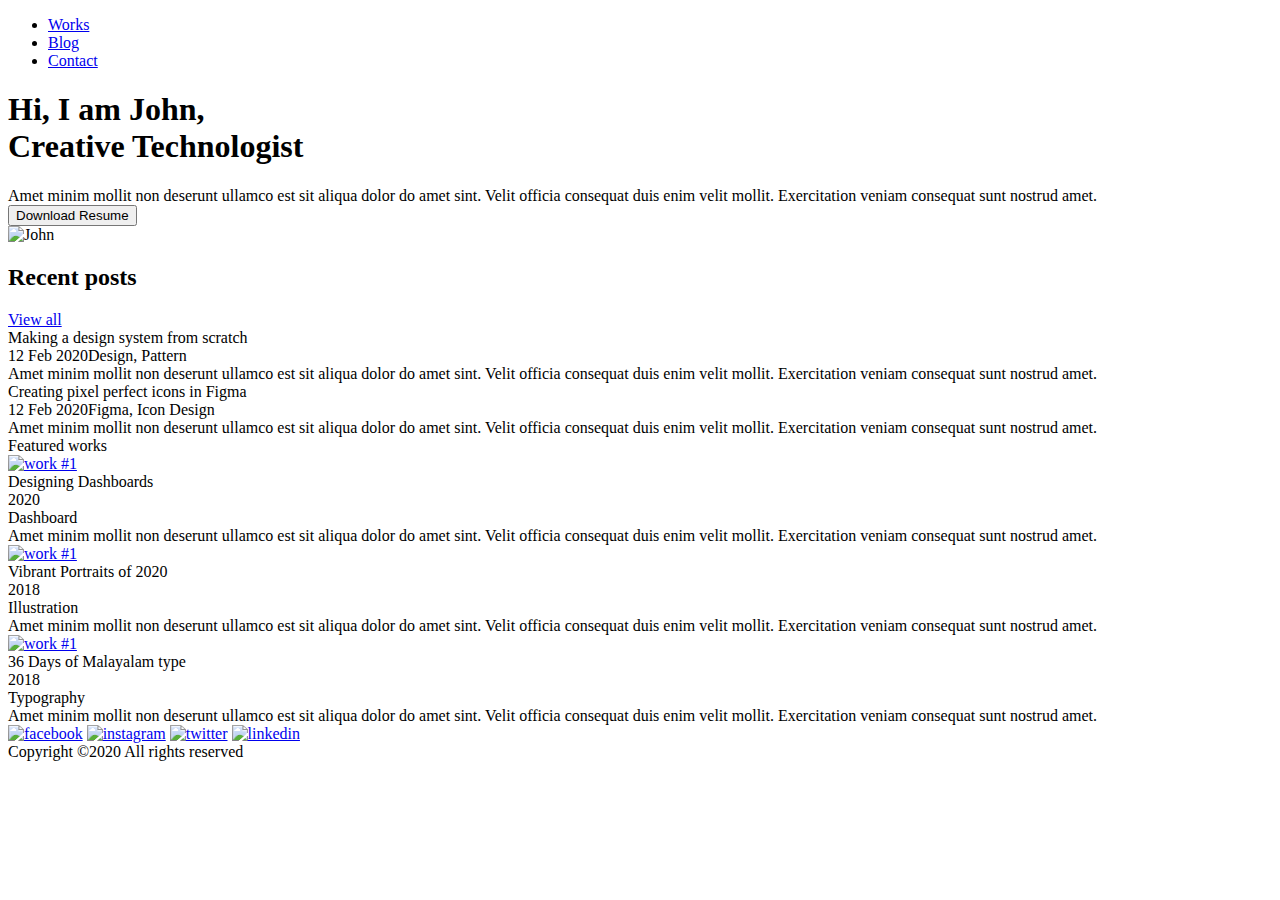
==== index.html @ 55a3bc3a "Добавлены html-файлы" ====
<!DOCTYPE html>
<html lang="ru">

<head>
    <meta charset="UTF-8">
    <meta http-equiv="X-UA-Compatible" content="IE=edge">
    <meta name="viewport" content="width=device-width, initial-scale=1.0">
    <link rel="stylesheet" href="css/null.css">
    <link rel="stylesheet" href="css/base.min.css">
    <link rel="preconnect" href="https://fonts.googleapis.com">
    <link rel="preconnect" href="https://fonts.gstatic.com" crossorigin>
    <link href="https://fonts.googleapis.com/css2?family=Heebo:wght@400;500;700;900&display=swap" rel="stylesheet">
    <title>Home Page</title>
</head>

<body>
    <header class="header">
        <div class="menu header__container">
            <div class="menu__icon">
                <span></span>
            </div>
            <nav class="menu__nav">
                <ul class="menu__list">
                    <li class="menu__item">
                        <a href="works.html" class="menu__link">Works</a>
                    </li>
                    <li class="menu__item">
                        <a href="blog.html" class="menu__link">Blog</a>
                    </li>
                    <li class="menu__item">
                        <a href="#" class="menu__link">Contact</a>
                    </li>
                </ul>
            </nav>
        </div>
    </header>

    <main>
        <section class="hello">
            <div class="hello__body container">
                <div class="hello__content">
                    <h1 class="title hello__title">Hi, I am John,<br>Creative Technologist</h1>
                    <div class="hello__text text">Amet minim mollit non deserunt ullamco est sit aliqua dolor do amet sint. Velit officia consequat duis enim velit mollit. Exercitation veniam consequat sunt nostrud amet.</div>
                    <button class="hello__btn btn">Download Resume</button>
                </div>
                <div class="hello__avatar">
                    <img src="img/home-page/john-img.png" alt="John">
                </div>
            </div>
        </section>
        <section class="recent-posts">
            <div class="container">
                <div class="recent-posts__header">
                    <h2 class="recent-posts__title section-title">Recent posts</h2>
                    <a href="#" class="recent-posts__view-all">View all</a>
                </div>
                <div class="recent-posts__main">
                    <div class="recent-posts__column">
                        <article class="recent-posts__item post">
                            <a class="post__title">Making a design system from scratch</a>
                            <div class="post__info">12 Feb 2020<span class="line"></span>Design, Pattern</div>
                            <div class="recent-posts__text text">Amet minim mollit non deserunt ullamco est sit aliqua dolor do amet sint. Velit officia consequat duis enim velit mollit. Exercitation veniam consequat sunt nostrud amet.</div>
                        </article>
                    </div>
                    <div class="recent-posts__column">
                        <article class="recent-posts__item post">
                            <a class="post__title">Creating pixel perfect icons in Figma</a>
                            <div class="post__info">12 Feb 2020<span class="line"></span>Figma, Icon Design</div>
                            <div class="recent-posts__text ">Amet minim mollit non deserunt ullamco est sit aliqua dolor do amet sint. Velit officia consequat duis enim velit mollit. Exercitation veniam consequat sunt nostrud amet.</div>
                        </article>
                    </div>

                </div>
            </div>
        </section>
        <section class="featured-works">
            <div class="container">
                <div class="featured-works__title section-title">Featured works</div>
                <div class="featured-works__items">
                    <article class="featured-works__item work">
                        <a href="#" class="work__img _ibg">
                            <img src="img/works/01.svg" alt="work #1">
                        </a>
                        <div class="work__body">
                            <a class="work__title ">Designing Dashboards</a>
                            <div class="work__info">
                                <div class="work__year">2020</div>
                                <div class="work__category">Dashboard</div>
                            </div>
                            <div class="work__text text">Amet minim mollit non deserunt ullamco est sit aliqua dolor do amet sint. Velit officia consequat duis enim velit mollit. Exercitation veniam consequat sunt nostrud amet.</div>
                        </div>
                    </article>
                    <article class="featured-works__item work">
                        <a href="#" class="work__img _ibg">
                            <img src="img/works/02.svg" alt="work #1">
                        </a>
                        <div class="work__body">
                            <a class="work__title ">Vibrant Portraits of 2020</a>
                            <div class="work__info">
                                <div class="work__year">2018</div>
                                <div class="work__category">Illustration</div>
                            </div>
                            <div class="work__text text">Amet minim mollit non deserunt ullamco est sit aliqua dolor do amet sint. Velit officia consequat duis enim velit mollit. Exercitation veniam consequat sunt nostrud amet.</div>
                        </div>
                    </article>
                    <article class="featured-works__item work">
                        <a href="#" class="work__img _ibg">
                            <img src="img/works/03.svg" alt="work #1">
                        </a>
                        <div class="work__body">
                            <a class="work__title ">36 Days of Malayalam type</a>
                            <div class="work__info">
                                <div class="work__year">2018</div>
                                <div class="work__category">Typography</div>
                            </div>
                            <div class="work__text text">Amet minim mollit non deserunt ullamco est sit aliqua dolor do amet sint. Velit officia consequat duis enim velit mollit. Exercitation veniam consequat sunt nostrud amet.</div>
                        </div>
                    </article>

                </div>
            </div>
        </section>
    </main>
    <footer class="footer">
        <div class="container">
            <div class="footer__body">
                <div class="footer__social-media social-media">
                    <a href="#" class="social-media__item"><img src="img/footer__icons/fb.svg" alt="facebook"></a>
                    <a href="#" class="social-media__item"><img src="img/footer__icons/insta.svg" alt="instagram"></a>
                    <a href="#" class="social-media__item"><img src="img/footer__icons/twitter.svg" alt="twitter"></a>
                    <a href="#" class="social-media__item"><img src="img/footer__icons/Linkedin.svg" alt="linkedin"></a>
                </div>
                <div class="footer__copyright">Copyright ©2020 All rights reserved</div>
            </div>
        </div>
    </footer>

    <script src="js/script.js"></script>
</body>

</html>
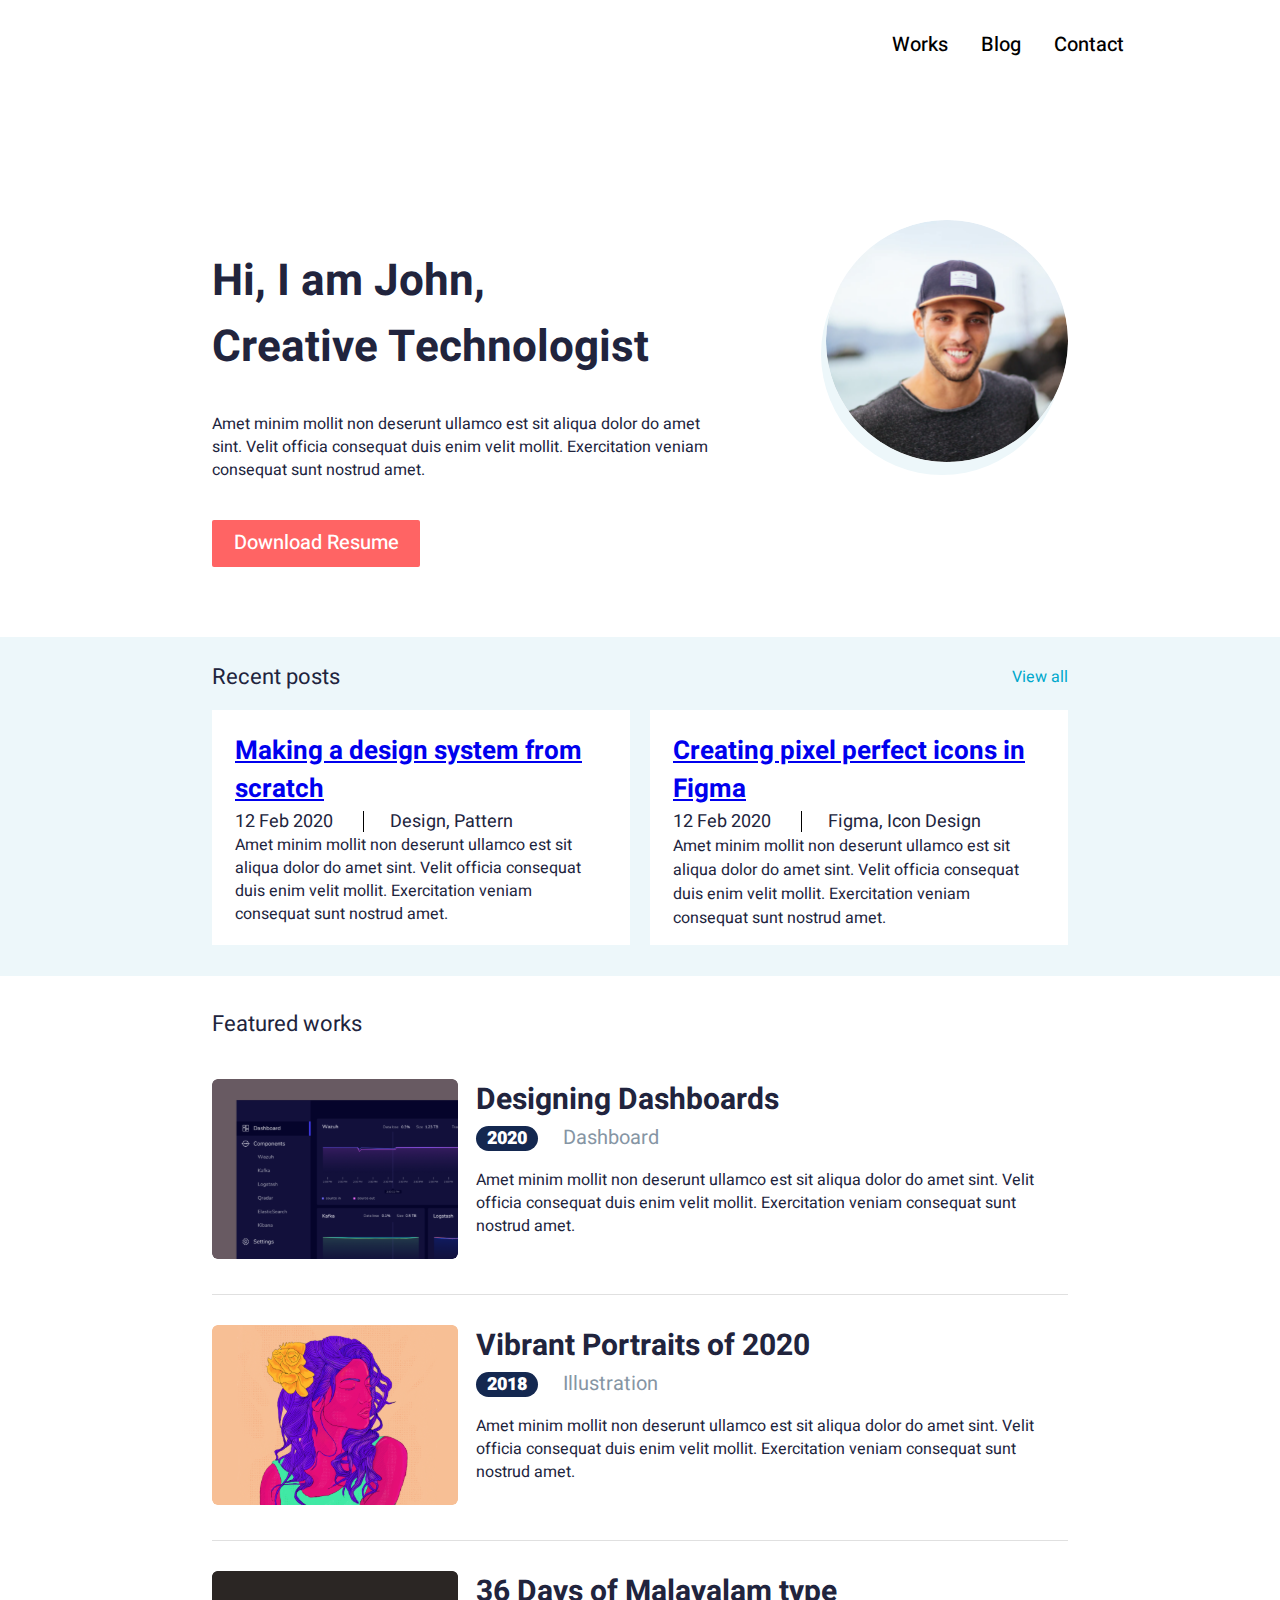
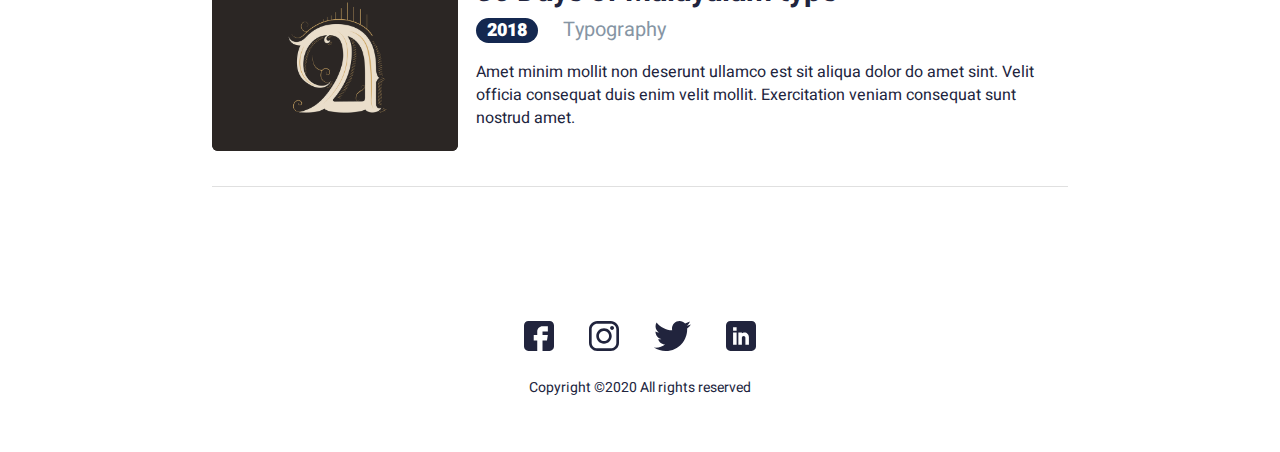
==== commit 9058d557: "Добавлены атрибуты href для тэгов a" ====
--- a/index.html
+++ b/index.html
@@ -57,14 +57,14 @@
                 <div class="recent-posts__main">
                     <div class="recent-posts__column">
                         <article class="recent-posts__item post">
-                            <a class="post__title">Making a design system from scratch</a>
+                            <a href="#" class="post__title">Making a design system from scratch</a>
                             <div class="post__info">12 Feb 2020<span class="line"></span>Design, Pattern</div>
                             <div class="recent-posts__text text">Amet minim mollit non deserunt ullamco est sit aliqua dolor do amet sint. Velit officia consequat duis enim velit mollit. Exercitation veniam consequat sunt nostrud amet.</div>
                         </article>
                     </div>
                     <div class="recent-posts__column">
                         <article class="recent-posts__item post">
-                            <a class="post__title">Creating pixel perfect icons in Figma</a>
+                            <a href="#" class="post__title">Creating pixel perfect icons in Figma</a>
                             <div class="post__info">12 Feb 2020<span class="line"></span>Figma, Icon Design</div>
                             <div class="recent-posts__text ">Amet minim mollit non deserunt ullamco est sit aliqua dolor do amet sint. Velit officia consequat duis enim velit mollit. Exercitation veniam consequat sunt nostrud amet.</div>
                         </article>
@@ -82,7 +82,7 @@
                             <img src="img/works/01.svg" alt="work #1">
                         </a>
                         <div class="work__body">
-                            <a class="work__title ">Designing Dashboards</a>
+                            <a href="#" class="work__title ">Designing Dashboards</a>
                             <div class="work__info">
                                 <div class="work__year">2020</div>
                                 <div class="work__category">Dashboard</div>
@@ -95,7 +95,7 @@
                             <img src="img/works/02.svg" alt="work #1">
                         </a>
                         <div class="work__body">
-                            <a class="work__title ">Vibrant Portraits of 2020</a>
+                            <a href="#" class="work__title ">Vibrant Portraits of 2020</a>
                             <div class="work__info">
                                 <div class="work__year">2018</div>
                                 <div class="work__category">Illustration</div>
@@ -108,7 +108,7 @@
                             <img src="img/works/03.svg" alt="work #1">
                         </a>
                         <div class="work__body">
-                            <a class="work__title ">36 Days of Malayalam type</a>
+                            <a href="#" class="work__title ">36 Days of Malayalam type</a>
                             <div class="work__info">
                                 <div class="work__year">2018</div>
                                 <div class="work__category">Typography</div>
@@ -138,4 +138,4 @@
     <script src="js/script.js"></script>
 </body>
 
-</html>+</html>
--- a/css/null.css
+++ b/css/null.css
@@ -0,0 +1,90 @@
+/* Указываем box sizing */
+
+*,
+*::before,
+*::after {
+    box-sizing: border-box;
+}
+
+
+/* Убираем внутренние отступы */
+
+ul[class],
+ol[class] {
+    padding: 0;
+}
+
+
+/* Убираем внешние отступы */
+
+body,
+h1,
+h2,
+h3,
+h4,
+p,
+ul[class],
+ol[class],
+li,
+figure,
+figcaption,
+blockquote,
+dl,
+dd {
+    margin: 0;
+}
+
+
+/* Выставляем основные настройки по-умолчанию для body */
+
+body {
+    min-height: 100vh;
+    scroll-behavior: smooth;
+    text-rendering: optimizeSpeed;
+    line-height: 1.5;
+}
+
+
+/* Удаляем стандартную стилизацию для всех ul и il, у которых есть атрибут class*/
+
+ul[class],
+ol[class] {
+    list-style: none;
+}
+
+
+/* Элементы a, у которых нет класса, сбрасываем до дефолтных стилей */
+
+a:not([class]) {
+    text-decoration-skip-ink: auto;
+}
+
+
+/* Упрощаем работу с изображениями */
+
+img {
+    max-width: 100%;
+    display: block;
+}
+
+
+/* Наследуем шрифты для инпутов и кнопок */
+
+input,
+button,
+textarea,
+select {
+    font: inherit;
+}
+
+
+/* Удаляем все анимации и переходы для людей, которые предпочитай их не использовать */
+
+@media (prefers-reduced-motion: reduce) {
+    * {
+        animation-duration: 0.01ms !important;
+        animation-iteration-count: 1 !important;
+        transition-duration: 0.01ms !important;
+        scroll-behavior: auto !important;
+    }
+}--- a/css/base.min.css
+++ b/css/base.min.css
@@ -0,0 +1,2 @@
+.header{padding:10px 0 0 0}.header__container{max-width:1046px;padding:0 6px;margin:0 auto}.menu__link{font-family:Heebo;font-weight:500;font-size:16px;text-decoration:none;color:#000000}.menu__link:hover{color:#FF6464}.menu__link_active{color:#FF6464}@media (min-width: 767px){.menu__list{height:70px;display:flex;justify-content:flex-end;align-items:center}.menu__item{padding:0 33px 0 0}.menu__link{font-size:20px}.menu__icon{display:none}}@media (max-width: 767px){.menu{height:50px;display:flex;justify-content:flex-end}.menu__nav{position:fixed;left:-100%;top:0;height:100%;width:100%;background:rgba(0,0,0,0.95);padding:100px 30px 0px 30px;overflow:auto;transition:left 0.3s ease 0s;z-index:4}.menu__nav._active{left:0}.menu__list{width:100%}.menu__list li{margin:0 0 30px 0;display:flex;justify-content:center}.menu__list li:last-child{margin:0}.menu__link{padding:10px 0;color:#FFF;font-size:30px}.menu__icon{margin:5px;z-index:5;display:block;position:relative;width:30px;height:20px;cursor:pointer}.menu__icon._active::before,.menu__icon._active::after,.menu__icon._active span{background:#FFF}.menu__icon._active span{transform:scale(0) translate(0, -50%)}.menu__icon._active::before{bottom:50%;transform:rotate(45deg) translate(0, 50%)}.menu__icon._active::after{top:50%;transform:rotate(-45deg) translate(0, -50%)}.menu__icon::before,.menu__icon::after,.menu__icon span{left:0;position:absolute;height:10%;width:100%;transition:all 0.3s ease 0s;background-color:#21243D}.menu__icon::before{content:"";bottom:0}.menu__icon::after{content:"";top:0}.menu__icon span{top:50%;transform:scale(1) translate(0, -50%)}}.work{border-bottom:1px solid #E0E0E0;width:100%}@media (min-width: 767.98px){.work{display:flex}}@media (max-width: 767.98px){.work{flex:0 0 90%}}.work__img{flex:0 0 246px;display:block;border-radius:6px;min-height:180px;overflow:hidden}@media (min-width: 479.98px){.work__img{margin:0 18px 0 0}}@media (max-width: 767.98px){.work__img{margin:0px 0px 17px 0px;padding:0px 0px 60% 0px}}.work__title{color:inherit;text-decoration:none;font-weight:bold;font-size:30px;line-height:146.66667%;margin:0 0 16px 0}@media (max-width: 767.98px){.work__title{font-size:26px}}@media (max-width: 479.98px){.work__title{font-size:24px}}.work__info{display:flex;align-items:center;margin:0 0 16px 0}.work__year{display:flex;align-items:center;justify-content:center;font-weight:900;font-size:18px;color:white;width:62px;height:25px;background:#142850;border-radius:16px}@media (max-width: 479.98px){.work__year{font-size:16px}}.work__category{margin:0 0 0 25px;font-size:20px;color:#8695A4}@media (max-width: 479.98px){.work__category{font-size:16px}}.blog{padding:88px 0 50px 0}@media (max-width: 991.98px){.blog{padding:70px 0 40px 0}}@media (max-width: 868px){.blog{padding:60px 0 35px 0}}@media (max-width: 767.98px){.blog{padding:25px 0 30px 0}}.blog__title{margin:0 0 50px 0}@media (max-width: 479.98px){.blog__title{font-size:30px}}.blog__item{padding:0 65px 30px 0;margin:0 0 30px 0;border-bottom:1px solid #E0E0E0}@media (max-width: 479.98px){.blog__item{padding:0 0 24px 0;margin:0 0 18px 0}}.blog *:last-child{margin-bottom:0}.blog__subtitle{display:block;font-weight:500;font-size:30px;margin:0 0 16px 0}@media (max-width: 479.98px){.blog__subtitle{font-size:26px}}.blog__info{font-size:20px;display:flex;align-items:center;margin:0 0 15px 0}@media (max-width: 479.98px){.blog__info{font-size:16px}}.blog__category{color:#8695A4}.works__title{margin:0 0 25px 0}.works__item{padding:0 0 47px 0;margin:0 0 43px 0}.works__items *:last-child{margin-bottom:0}.article{padding:78px 0 0 0}.article__title{font-weight:bold;font-size:34px;line-height:147.05882%;margin:0 0 30px 0}@media (max-width: 767.98px){.article__title{font-size:30px;margin:0 0 30px 0}}.article__info{display:flex;align-items:center;margin:0 0 23px 0}@media (max-width: 767.98px){.article__info{align-items:flex-start}}.article__year{display:flex;align-items:center;justify-content:center;font-weight:900;font-size:18px;color:white;width:62px;height:25px;background:#FF7C7C;border-radius:16px;margin:0 23px 0 0}@media (max-width: 479.98px){.article__year{font-size:16px}}.article__category{font-size:20px;line-height:145%}.article__text p{margin:0 0 46px 0}@media (max-width: 767.98px){.article__text p{margin:0 0 23px 0}}.article__text img{margin:0 0 27px 0}@media (max-width: 767.98px){.article__text img{margin:0 0 23px 0}}.article__subtitle{margin:39px 0 0 0;font-weight:500;font-size:30px}@media (max-width: 767.98px){.article__subtitle{margin:0;font-size:26px}}.article__subtitle_2{margin:0;font-size:24px}@media (max-width: 767.98px){.article__subtitle_2{font-size:20px}}body{color:#21243D;font-family:'Heebo', 'sans-serif'}body._lock{overflow:hidden}.page{flex:1 1 auto}.wrapper{width:100%;min-height:inherit;overflow:hidden;display:flex;flex-direction:column}._ibg{position:relative}._ibg img{position:absolute;width:100%;height:100%;top:0;left:0;object-fit:cover}.container{max-width:856px;margin:0 auto}@media (max-width: 991.98px){.container{max-width:none;padding:0 10px}}@media (max-width: 868px){.container{max-width:750px}}.container_page{max-width:700px;padding:0 10px;margin:0 auto}@media (max-width: 991.98px){.container_page{max-width:none;padding:0 10px}}.title{font-size:44px}@media (max-width: 868px){.title{font-size:42px}}@media (max-width: 767.98px){.title{font-size:36px}}@media (max-width: 479.98px){.title{font-size:32px}}.text,.article__text p{font-size:16px;line-height:143.75%}.btn{background:#FF6464;border-radius:2px;border:none;color:#FFFFFF}.btn:hover{background:#d05050;transition:0.3s ease}.hello{padding:140px 0 70px 0}@media (max-width: 868px){.hello{padding:100px 0 50px 0}}@media (max-width: 767.98px){.hello{padding:0}}.hello__body{display:flex}@media (max-width: 767.98px){.hello__body{flex-direction:column-reverse;align-items:center}}.hello__avatar{flex:0 0 28.32168%;max-width:243px;max-height:243px}.hello__avatar img{box-shadow:-5px 13px 0 0 #EDF7FA;border-radius:50%}@media (max-width: 479.98px){.hello__avatar img{box-shadow:-4px 8px 0 0 #EDF7FA}}@media (max-width: 767.98px){.hello__avatar{max-width:205px;max-height:205px;margin:33px 0 0 0}}@media (max-width: 479.98px){.hello__avatar{max-width:175px;max-height:175px}}.hello__content{flex:1 1 auto;padding:29px 0 0 0;margin:0 110px 0 0}.hello__content *:last-child{margin-bottom:0}@media (max-width: 767.98px){.hello__content{margin:0;padding:17px 0 58px 0;text-align:center}}.hello__title{margin:0 0 32px 0}@media (max-width: 767.98px){.hello__title{margin:0 0 25px 0}}@media (max-width: 479.98px){.hello__title{margin:17px 0 21px 0}}.hello__text{margin:0 0 38px 0}@media (max-width: 767.98px){.hello__text{margin:0 0 28px 0}}@media (max-width: 479.98px){.hello__text{margin:0 0 27px 0}}.hello__btn{width:208px;height:47px;font-weight:500;font-size:20px}.section-title{font-size:22px;line-height:300%;font-weight:normal}@media (max-width: 479.98px){.section-title{font-size:18px}}.recent-posts{padding:7px 0 31px 0;background-color:#EDF7FA}.recent-posts *:last-child{margin-bottom:0}@media (max-width: 479.98px){.recent-posts{padding:0 0 38px 0}}.recent-posts__header{display:flex;align-items:center;justify-content:space-between}@media (max-width: 479.98px){.recent-posts__header{justify-content:center}}.recent-posts__view-all{font-size:16px;color:#00A8CC;text-decoration:none}@media (max-width: 479.98px){.recent-posts__view-all{display:none}}.recent-posts__main{margin:0 -10px}@media (min-width: 767.98px){.recent-posts__main{display:flex}}.recent-posts__item{background-color:#fff;padding:23px 27px 15px 23px;height:100%}.recent-posts__item:last-child{margin:0}@media (max-width: 767.98px){.recent-posts__item{padding:21px 8px 8px 23px}}.recent-posts__item__text{max-width:368px}.recent-posts__column{flex:0 1 50%;padding:0 10px}@media (max-width: 767.98px){.recent-posts__column{margin:0 0 17px 0}}.post__title{font-weight:bold;font-size:26px;line-height:146.15385%}@media (max-width: 767.98px){.post__title{font-size:22px}}.post__info{font-size:18px;line-height:144.44444%;display:flex;align-items:center}@media (max-width: 767.98px){.post__info{font-size:16px}}.line{width:1px;height:21px;background:#000;margin:0 26px 0 30px}@media (max-width: 767.98px){.line{margin:0 21px 0 25px}}.featured-works{padding:15px 0 0 0}.featured-works__items{padding:22px 0 83px 0;width:100%}.featured-works__items *:last-child{margin-bottom:0}@media (max-width: 767.98px){.featured-works__items{display:flex;overflow:auto;padding:0 0 45px 0}}@media (max-width: 479.98px){.featured-works__items{padding:0 0 25px 0}}.featured-works__item{margin:0 0 30px 0;padding:0 0 35px 0}@media (max-width: 767.98px){.featured-works__item{margin:0 15px 0 0}}.footer{padding:51px 0 54px 0;height:182px}.footer__body{display:flex;align-items:center;flex-direction:column}.footer__social-media{width:232px;display:flex;justify-content:space-between;margin:0 0 26px 0}.footer__copyright{font-size:14px}
+/*# sourceMappingURL=base.min.css.map */